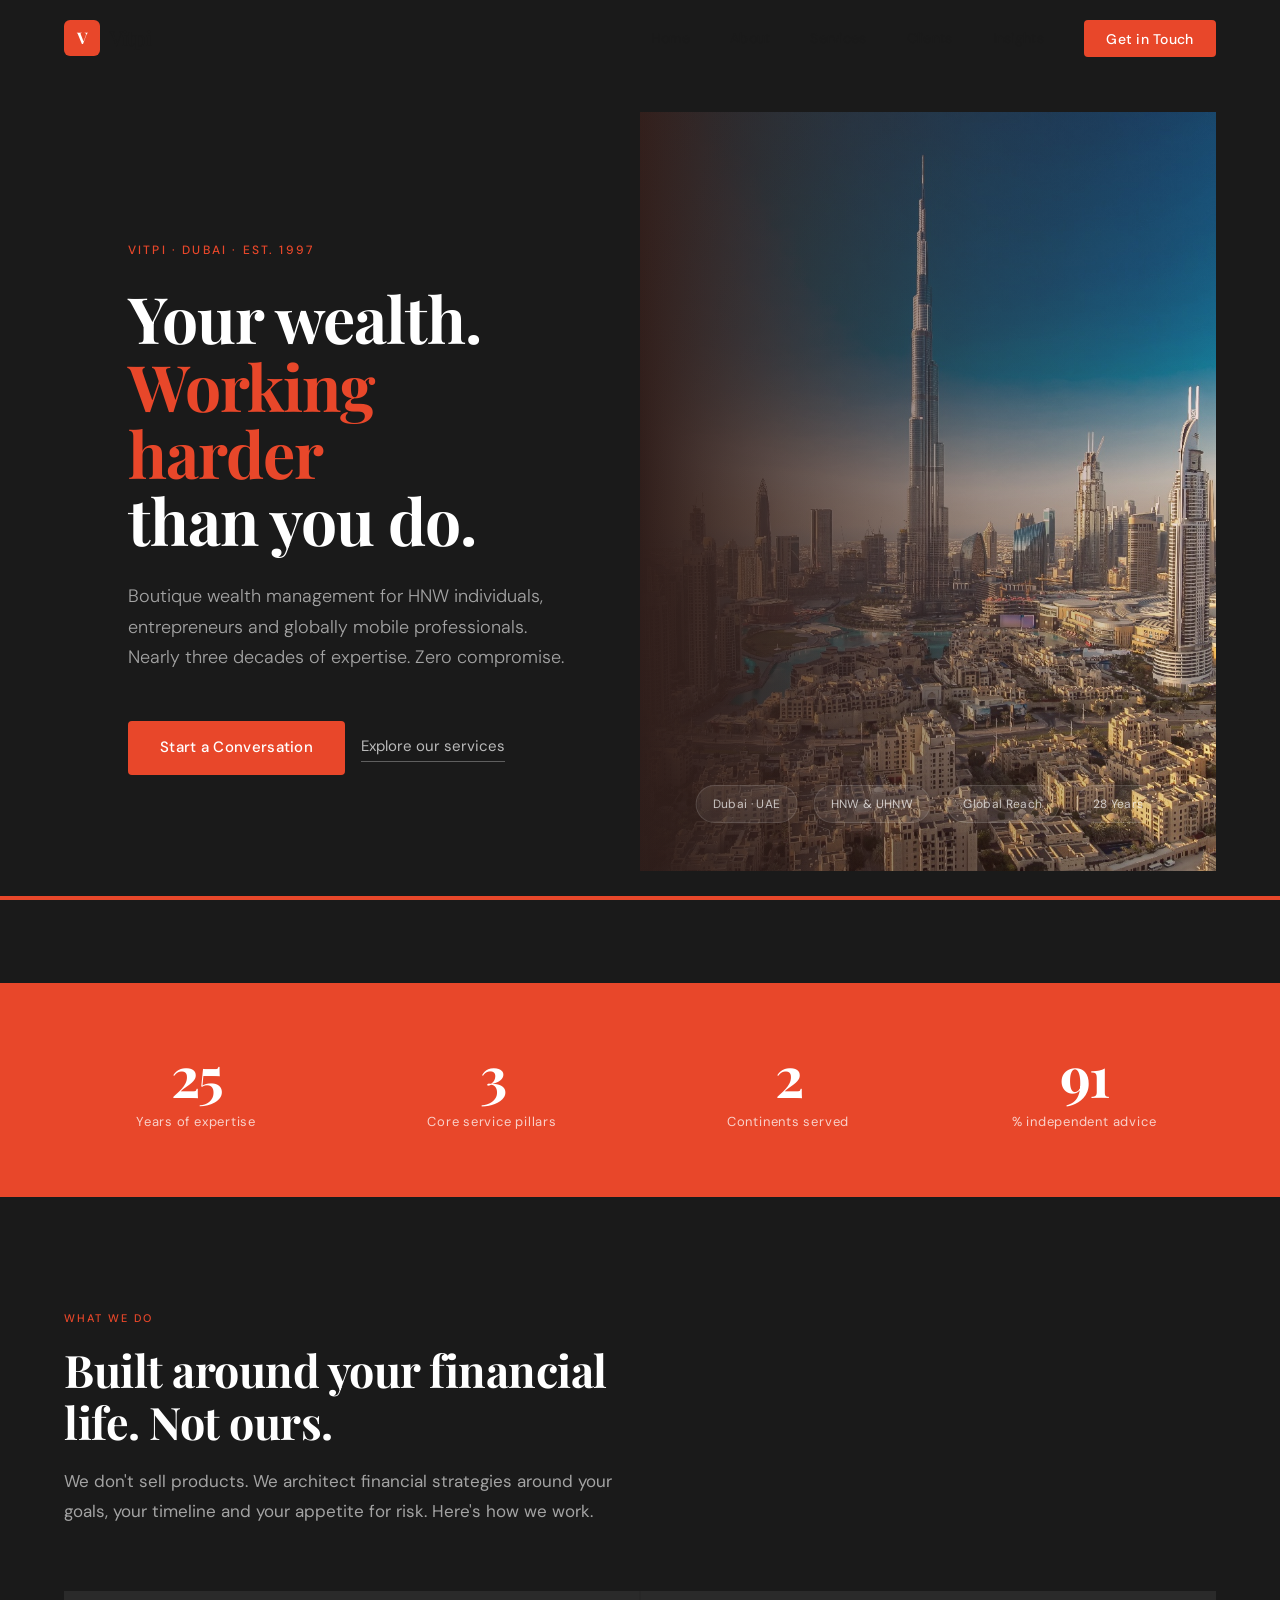
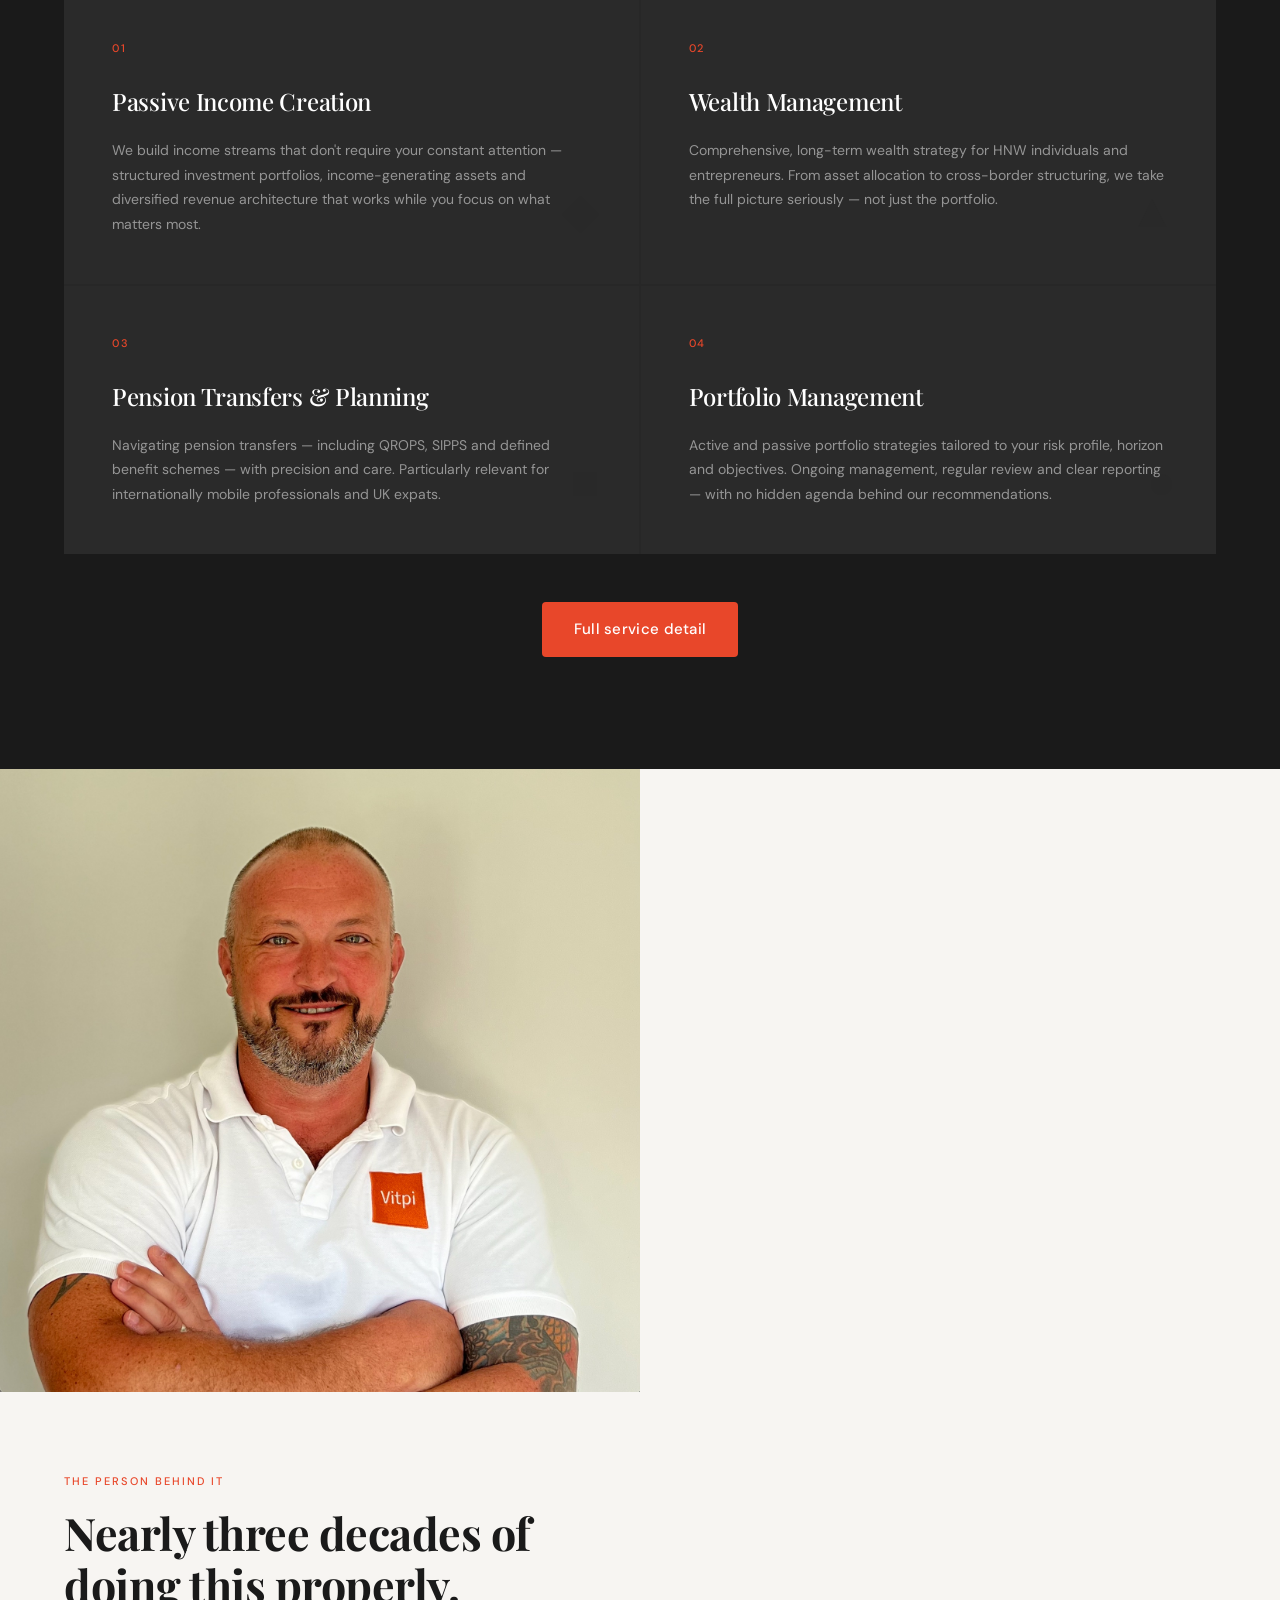
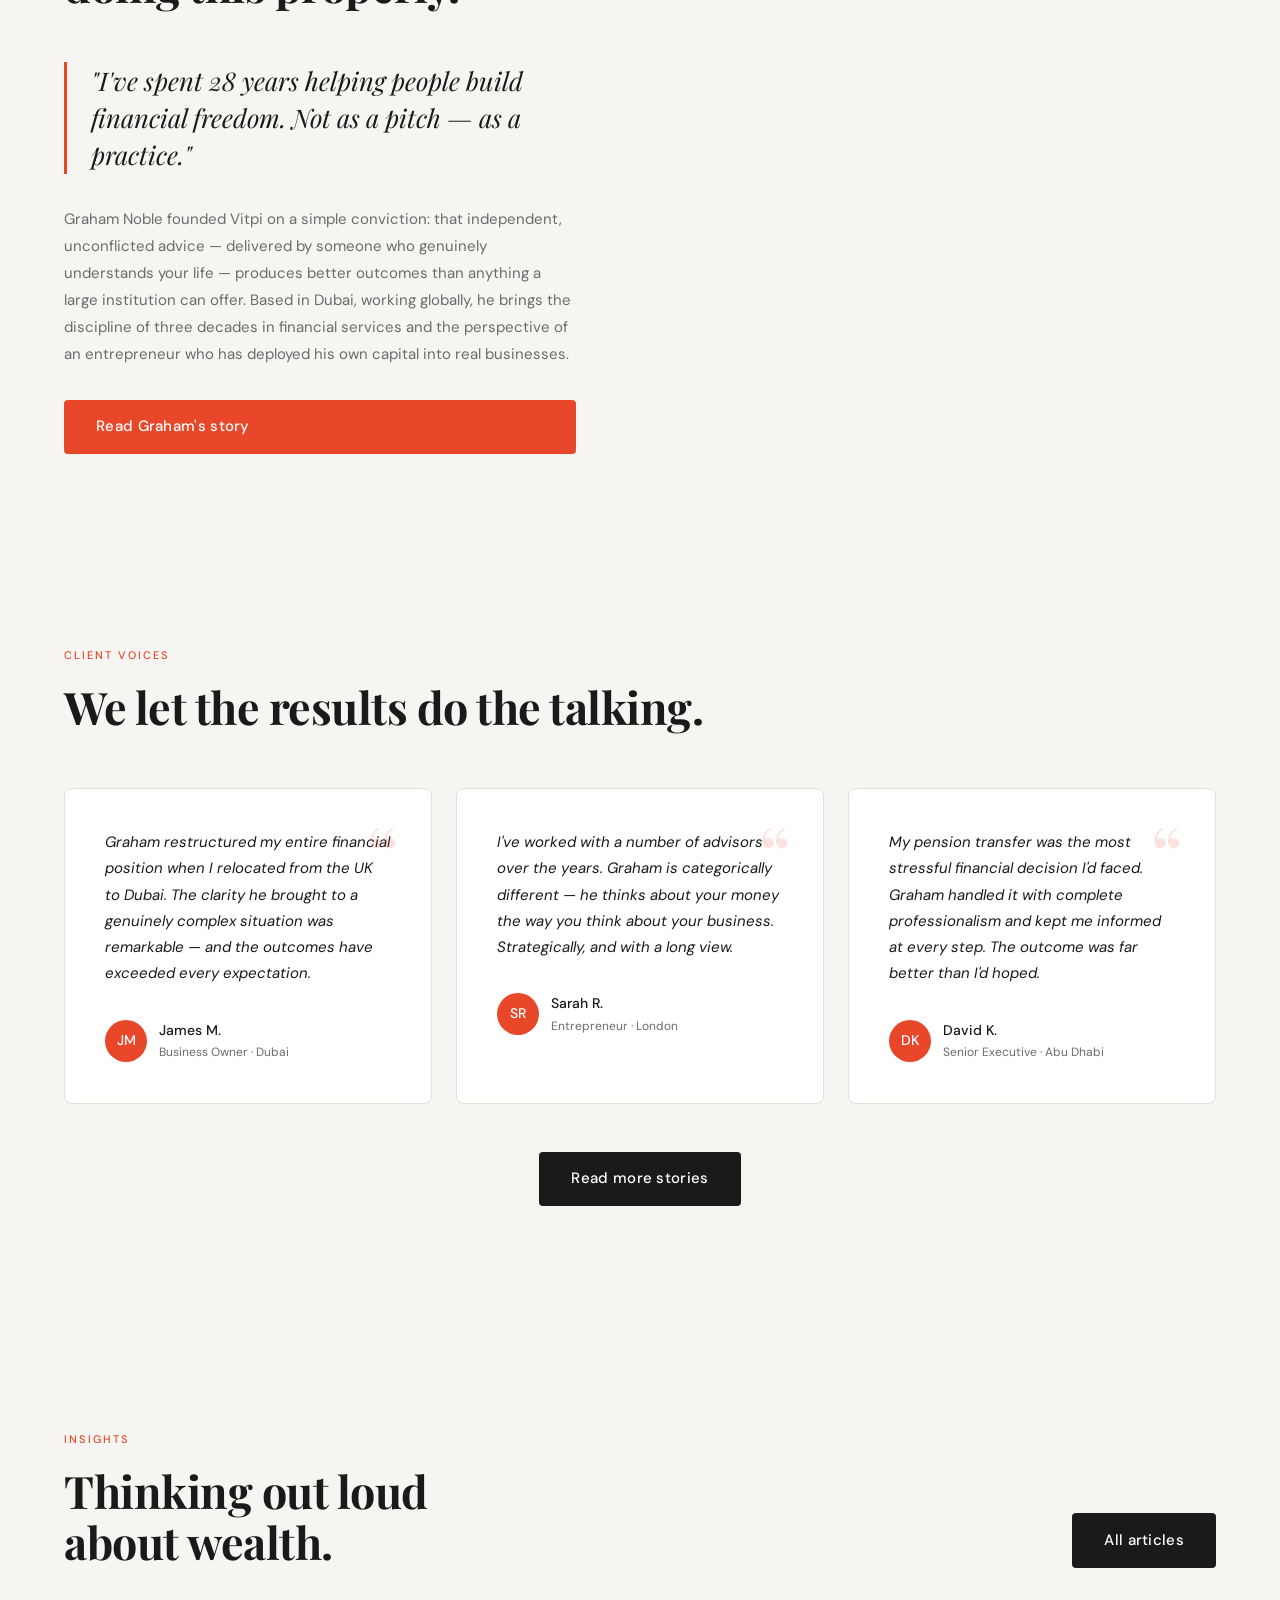
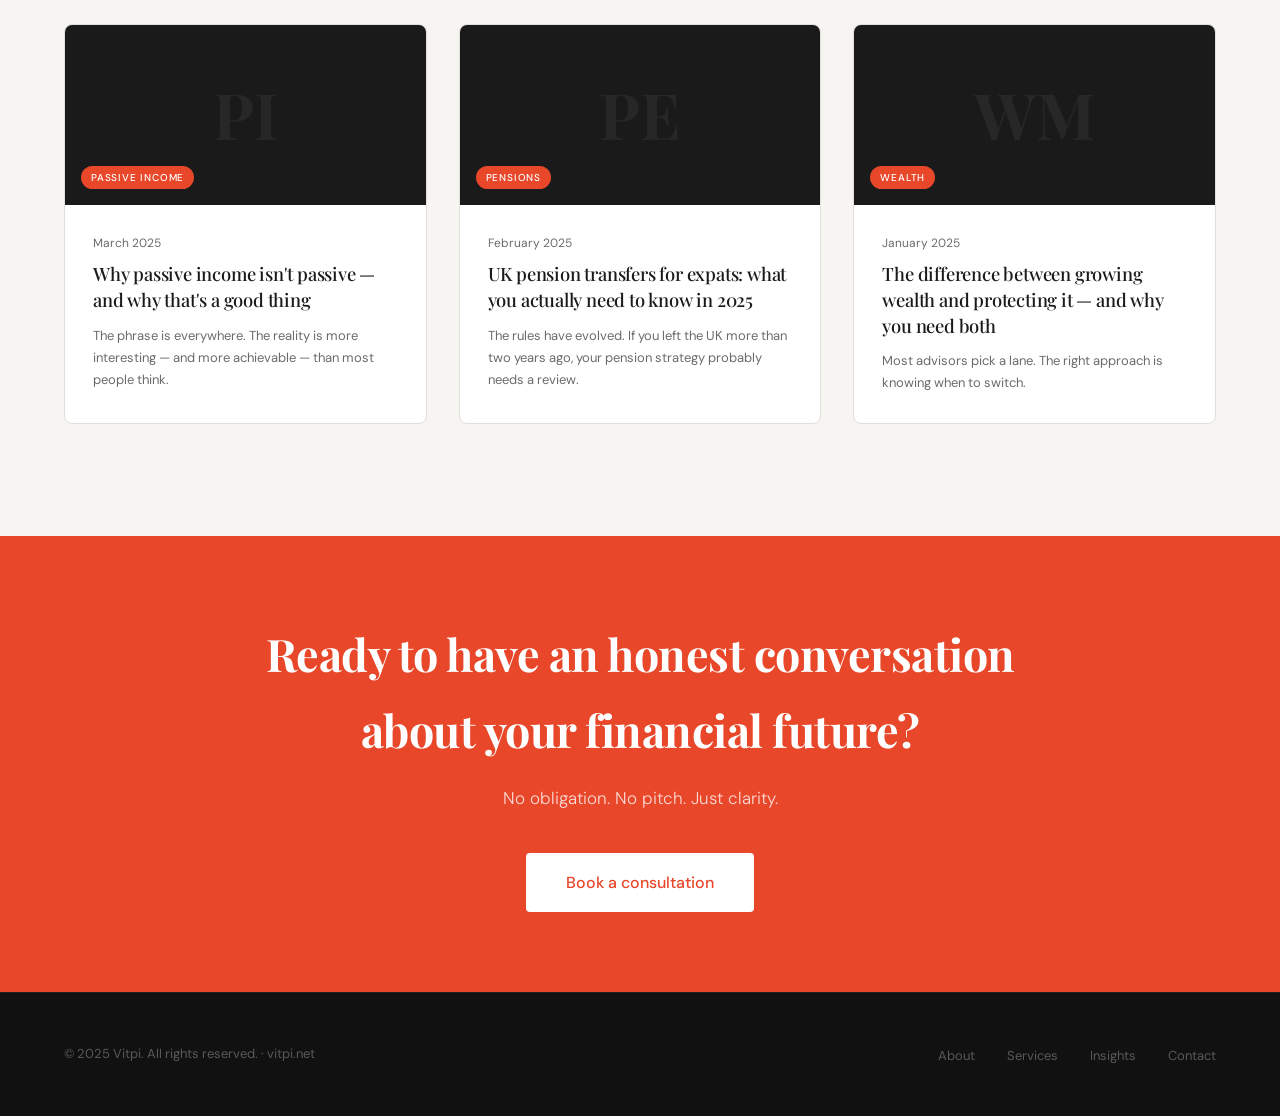
==== vitpi-10/index.html @ b75fd029 "Add files via upload" ====
<!DOCTYPE html>
<html lang="en">
<head>
  <meta charset="UTF-8">
  <meta name="viewport" content="width=device-width, initial-scale=1.0">
  <title>Vitpi — Wealth Management & Passive Income Creation</title>
  <meta name="description" content="Vitpi is a boutique wealth management firm specialising in passive income creation, portfolio management and pension planning for HNW individuals and entrepreneurs. Based in Dubai, serving clients globally.">
  <meta name="keywords" content="wealth management Dubai, passive income, portfolio management, pension transfer, HNW financial advisor, expat wealth management">
  <link rel="stylesheet" href="css/style.css">
  <style>
    .fade-in { opacity: 0; transform: translateY(24px); transition: opacity 0.7s ease, transform 0.7s ease; }
    .fade-in.visible { opacity: 1; transform: none; }
  </style>
</head>
<body>

<!-- NAV -->
<nav>
  <a href="index.html" class="nav-logo">
    <div class="nav-logo-mark">V</div>
    <span class="nav-logo-text">Vitpi</span>
  </a>
  <ul class="nav-links">
    <li><a href="index.html">Home</a></li>
    <li><a href="pages/about.html">About</a></li>
    <li><a href="pages/services.html">Services</a></li>
    <li><a href="pages/testimonials.html">Clients</a></li>
    <li><a href="pages/blog.html">Insights</a></li>
    <li><a href="pages/contact.html" class="nav-cta">Get in Touch</a></li>
  </ul>
  <button class="nav-hamburger" aria-label="Menu">
    <span></span><span></span><span></span>
  </button>
</nav>

<!-- HERO -->
<section class="hero">
  <div class="hero-left">
    <p class="hero-eyebrow">Vitpi · Dubai · Est. 1997</p>
    <h1 class="hero-title">Your wealth.<br><em>Working harder</em><br>than you do.</h1>
    <p class="hero-sub">Boutique wealth management for HNW individuals, entrepreneurs and globally mobile professionals. Nearly three decades of expertise. Zero compromise.</p>
    <div class="hero-actions">
      <a href="pages/contact.html" class="btn-primary">Start a Conversation</a>
      <a href="pages/services.html" class="btn-ghost">Explore our services</a>
    </div>
  </div>
  <div class="hero-right" style="position:relative; overflow:hidden;">
    <img src="images/dubai.jpg" alt="Dubai" style="position:absolute; inset:0; width:100%; height:100%; object-fit:cover; object-position:center;">
    <div style="position:absolute; inset:0; background:linear-gradient(to right, #1A1A1A 0%, rgba(26,26,26,0.3) 60%, transparent 100%);"></div>
    <div class="hero-badges">
      <span class="hero-badge">Dubai · UAE</span>
      <span class="hero-badge">HNW &amp; UHNW</span>
      <span class="hero-badge">Global Reach</span>
      <span class="hero-badge">28 Years</span>
    </div>
  </div>
</section>

<!-- NUMBERS -->
<div class="numbers-strip">
  <div class="number-item">
    <div class="number-val" data-target="28">0</div>
    <div class="number-label">Years of expertise</div>
  </div>
  <div class="number-item">
    <div class="number-val" data-target="4">0</div>
    <div class="number-label">Core service pillars</div>
  </div>
  <div class="number-item">
    <div class="number-val" data-target="3">0</div>
    <div class="number-label">Continents served</div>
  </div>
  <div class="number-item">
    <div class="number-val" data-target="100">0</div>
    <div class="number-label">% independent advice</div>
  </div>
</div>

<!-- SERVICES OVERVIEW -->
<section class="services-section fade-in">
  <div style="max-width:560px; margin-bottom:0;">
    <p class="section-eyebrow">What we do</p>
    <h2 class="section-title light">Built around your financial life. Not ours.</h2>
    <p class="section-lead light">We don't sell products. We architect financial strategies around your goals, your timeline and your appetite for risk. Here's how we work.</p>
  </div>
  <div class="services-grid">
    <div class="service-card">
      <div class="service-num">01</div>
      <h3 class="service-title">Passive Income Creation</h3>
      <p class="service-desc">We build income streams that don't require your constant attention — structured investment portfolios, income-generating assets and diversified revenue architecture that works while you focus on what matters most.</p>
      <div class="service-icon">&#9670;</div>
    </div>
    <div class="service-card">
      <div class="service-num">02</div>
      <h3 class="service-title">Wealth Management</h3>
      <p class="service-desc">Comprehensive, long-term wealth strategy for HNW individuals and entrepreneurs. From asset allocation to cross-border structuring, we take the full picture seriously — not just the portfolio.</p>
      <div class="service-icon">&#9650;</div>
    </div>
    <div class="service-card">
      <div class="service-num">03</div>
      <h3 class="service-title">Pension Transfers & Planning</h3>
      <p class="service-desc">Navigating pension transfers — including QROPS, SIPPS and defined benefit schemes — with precision and care. Particularly relevant for internationally mobile professionals and UK expats.</p>
      <div class="service-icon">&#9632;</div>
    </div>
    <div class="service-card">
      <div class="service-num">04</div>
      <h3 class="service-title">Portfolio Management</h3>
      <p class="service-desc">Active and passive portfolio strategies tailored to your risk profile, horizon and objectives. Ongoing management, regular review and clear reporting — with no hidden agenda behind our recommendations.</p>
      <div class="service-icon">&#9679;</div>
    </div>
  </div>
  <div style="margin-top:3rem; text-align:center;">
    <a href="pages/services.html" class="btn-primary">Full service detail</a>
  </div>
</section>

<!-- ABOUT STRIP -->
<div class="about-strip fade-in">
  <div class="about-image-side" style="padding:0; overflow:hidden;">
    <img src="images/graham.png" alt="Graham Noble" style="width:100%; height:100%; object-fit:cover; object-position:center top; display:block;">
    
      <img src="images/graham.png" alt="Graham Noble" style="position:absolute; inset:0; width:100%; height:100%; object-fit:cover; object-position:center top; opacity:0.5;">
      
    </div>
    <div class="about-red-block"></div>
  </div>
  <div class="about-content-side">
    <p class="section-eyebrow">The person behind it</p>
    <h2 class="section-title">Nearly three decades of doing this properly.</h2>
    <blockquote class="about-quote">"I've spent 28 years helping people build financial freedom. Not as a pitch — as a practice."</blockquote>
    <p class="about-body">Graham Noble founded Vitpi on a simple conviction: that independent, unconflicted advice — delivered by someone who genuinely understands your life — produces better outcomes than anything a large institution can offer. Based in Dubai, working globally, he brings the discipline of three decades in financial services and the perspective of an entrepreneur who has deployed his own capital into real businesses.</p>
    <a href="pages/about.html" class="btn-primary">Read Graham's story</a>
  </div>
</div>

<!-- TESTIMONIALS PREVIEW -->
<section class="testimonials-section fade-in">
  <p class="section-eyebrow">Client voices</p>
  <h2 class="section-title">We let the results do the talking.</h2>
  <div class="testimonials-grid">
    <div class="testimonial-card">
      <p class="testimonial-text">Graham restructured my entire financial position when I relocated from the UK to Dubai. The clarity he brought to a genuinely complex situation was remarkable — and the outcomes have exceeded every expectation.</p>
      <div class="testimonial-author">
        <div class="testimonial-avatar">JM</div>
        <div>
          <div class="testimonial-name">James M.</div>
          <div class="testimonial-role">Business Owner · Dubai</div>
        </div>
      </div>
    </div>
    <div class="testimonial-card">
      <p class="testimonial-text">I've worked with a number of advisors over the years. Graham is categorically different — he thinks about your money the way you think about your business. Strategically, and with a long view.</p>
      <div class="testimonial-author">
        <div class="testimonial-avatar">SR</div>
        <div>
          <div class="testimonial-name">Sarah R.</div>
          <div class="testimonial-role">Entrepreneur · London</div>
        </div>
      </div>
    </div>
    <div class="testimonial-card">
      <p class="testimonial-text">My pension transfer was the most stressful financial decision I'd faced. Graham handled it with complete professionalism and kept me informed at every step. The outcome was far better than I'd hoped.</p>
      <div class="testimonial-author">
        <div class="testimonial-avatar">DK</div>
        <div>
          <div class="testimonial-name">David K.</div>
          <div class="testimonial-role">Senior Executive · Abu Dhabi</div>
        </div>
      </div>
    </div>
  </div>
  <div style="margin-top:3rem; text-align:center;">
    <a href="pages/testimonials.html" class="btn-primary" style="background:var(--dark); color:white;">Read more stories</a>
  </div>
</section>

<!-- BLOG PREVIEW -->
<section style="background:var(--warm-white); padding:7rem 4rem;" class="fade-in">
  <div style="display:flex; align-items:flex-end; justify-content:space-between; flex-wrap:wrap; gap:1rem; margin-bottom:3.5rem;">
    <div>
      <p class="section-eyebrow">Insights</p>
      <h2 class="section-title" style="margin-bottom:0;">Thinking out loud<br>about wealth.</h2>
    </div>
    <a href="pages/blog.html" class="btn-primary" style="background:var(--dark); white-space:nowrap;">All articles</a>
  </div>
  <div class="blog-grid">
    <a href="pages/blog.html" class="blog-card">
      <div class="blog-card-thumb">
        <div class="blog-card-thumb-label">PI</div>
        <span class="blog-card-tag">Passive Income</span>
      </div>
      <div class="blog-card-body">
        <div class="blog-card-date">March 2025</div>
        <h3 class="blog-card-title">Why passive income isn't passive — and why that's a good thing</h3>
        <p class="blog-card-excerpt">The phrase is everywhere. The reality is more interesting — and more achievable — than most people think.</p>
      </div>
    </a>
    <a href="pages/blog.html" class="blog-card">
      <div class="blog-card-thumb">
        <div class="blog-card-thumb-label">PE</div>
        <span class="blog-card-tag">Pensions</span>
      </div>
      <div class="blog-card-body">
        <div class="blog-card-date">February 2025</div>
        <h3 class="blog-card-title">UK pension transfers for expats: what you actually need to know in 2025</h3>
        <p class="blog-card-excerpt">The rules have evolved. If you left the UK more than two years ago, your pension strategy probably needs a review.</p>
      </div>
    </a>
    <a href="pages/blog.html" class="blog-card">
      <div class="blog-card-thumb">
        <div class="blog-card-thumb-label">WM</div>
        <span class="blog-card-tag">Wealth</span>
      </div>
      <div class="blog-card-body">
        <div class="blog-card-date">January 2025</div>
        <h3 class="blog-card-title">The difference between growing wealth and protecting it — and why you need both</h3>
        <p class="blog-card-excerpt">Most advisors pick a lane. The right approach is knowing when to switch.</p>
      </div>
    </a>
  </div>
</section>

<!-- CTA STRIP -->
<section style="background:var(--vitpi-red); padding:5rem 4rem; text-align:center;" class="fade-in">
  <h2 style="font-family:'Playfair Display',serif; font-size:clamp(2rem,3.5vw,3rem); color:white; font-weight:700; margin-bottom:1rem; letter-spacing:-0.5px;">Ready to have an honest conversation<br>about your financial future?</h2>
  <p style="color:rgba(255,255,255,0.8); font-size:17px; margin-bottom:2.5rem; font-weight:300;">No obligation. No pitch. Just clarity.</p>
  <a href="pages/contact.html" style="background:white; color:var(--vitpi-red); padding:1rem 2.5rem; border-radius:4px; text-decoration:none; font-weight:500; font-size:16px; display:inline-block; transition:transform 0.2s;" onmouseover="this.style.transform='translateY(-2px)'" onmouseout="this.style.transform=''">Book a consultation</a>
</section>

<!-- FOOTER -->
<footer>
  <div class="footer-copy">&copy; 2025 Vitpi. All rights reserved. · vitpi.net</div>
  <ul class="footer-links">
    <li><a href="pages/about.html">About</a></li>
    <li><a href="pages/services.html">Services</a></li>
    <li><a href="pages/blog.html">Insights</a></li>
    <li><a href="pages/contact.html">Contact</a></li>
  </ul>
</footer>

<script src="js/main.js"></script>
</body>
</html>
---- vitpi-10/css/style.css ----
@import url('https://fonts.googleapis.com/css2?family=Playfair+Display:wght@400;500;700&family=DM+Sans:wght@300;400;500&display=swap');

:root {
  --vitpi-red: #E8472A;
  --vitpi-red-dark: #C93A1F;
  --dark: #1A1A1A;
  --dark-2: #2A2A2A;
  --warm-white: #F7F5F2;
  --mid: #6B6B6B;
  --light-border: #E2DED8;
}

*, *::before, *::after { box-sizing: border-box; margin: 0; padding: 0; }

html { scroll-behavior: smooth; }

body {
  font-family: 'DM Sans', sans-serif;
  background: var(--warm-white);
  color: var(--dark);
  font-size: 16px;
  line-height: 1.7;
  overflow-x: hidden;
}

/* ── NAV ── */
nav {
  position: fixed;
  top: 0; left: 0; right: 0;
  z-index: 100;
  padding: 1.25rem 4rem;
  display: flex;
  align-items: center;
  justify-content: space-between;
  transition: background 0.3s, box-shadow 0.3s;
}

nav.scrolled {
  background: rgba(247, 245, 242, 0.97);
  box-shadow: 0 1px 0 var(--light-border);
}

.nav-logo {
  display: flex;
  align-items: center;
  gap: 10px;
  text-decoration: none;
}

.nav-logo-mark {
  width: 36px;
  height: 36px;
  background: var(--vitpi-red);
  border-radius: 6px;
  display: flex;
  align-items: center;
  justify-content: center;
  color: white;
  font-family: 'Playfair Display', serif;
  font-size: 16px;
  font-weight: 700;
  letter-spacing: -0.5px;
}

.nav-logo-text {
  font-family: 'Playfair Display', serif;
  font-size: 20px;
  font-weight: 500;
  color: var(--dark);
  letter-spacing: -0.3px;
}

.nav-links {
  display: flex;
  align-items: center;
  gap: 2.5rem;
  list-style: none;
}

.nav-links a {
  text-decoration: none;
  color: var(--dark);
  font-size: 14px;
  font-weight: 400;
  letter-spacing: 0.02em;
  transition: color 0.2s;
}

.nav-links a:hover { color: var(--vitpi-red); }

.nav-cta {
  background: var(--vitpi-red);
  color: white !important;
  padding: 0.6rem 1.4rem;
  border-radius: 4px;
  font-weight: 500 !important;
  transition: background 0.2s !important;
}

.nav-cta:hover { background: var(--vitpi-red-dark) !important; color: white !important; }

.nav-hamburger {
  display: none;
  flex-direction: column;
  gap: 5px;
  cursor: pointer;
  background: none;
  border: none;
  padding: 4px;
}

.nav-hamburger span {
  display: block;
  width: 24px;
  height: 2px;
  background: var(--dark);
  transition: all 0.3s;
}

/* ── HERO ── */
.hero {
  min-height: 100vh;
  background: var(--dark);
  display: grid;
  grid-template-columns: 1fr 1fr;
  position: relative;
  overflow: hidden;
}

.hero-left {
  display: flex;
  flex-direction: column;
  justify-content: center;
  padding: 8rem 4rem 6rem;
  position: relative;
  z-index: 2;
}

.hero-eyebrow {
  font-size: 12px;
  letter-spacing: 0.18em;
  text-transform: uppercase;
  color: var(--vitpi-red);
  font-weight: 500;
  margin-bottom: 1.5rem;
}

.hero-title {
  font-family: 'Playfair Display', serif;
  font-size: clamp(3rem, 5vw, 5rem);
  line-height: 1.05;
  color: white;
  font-weight: 700;
  margin-bottom: 1.75rem;
  letter-spacing: -1px;
}

.hero-title em {
  color: var(--vitpi-red);
  font-style: normal;
}

.hero-sub {
  font-size: 18px;
  color: rgba(255,255,255,0.6);
  max-width: 440px;
  margin-bottom: 3rem;
  line-height: 1.7;
  font-weight: 300;
}

.hero-actions {
  display: flex;
  gap: 1rem;
  align-items: center;
  flex-wrap: wrap;
}

.btn-primary {
  background: var(--vitpi-red);
  color: white;
  padding: 0.9rem 2rem;
  border-radius: 4px;
  text-decoration: none;
  font-weight: 500;
  font-size: 15px;
  letter-spacing: 0.02em;
  transition: background 0.2s, transform 0.2s;
  display: inline-block;
}

.btn-primary:hover {
  background: var(--vitpi-red-dark);
  transform: translateY(-1px);
}

.btn-ghost {
  color: rgba(255,255,255,0.7);
  text-decoration: none;
  font-size: 15px;
  font-weight: 400;
  border-bottom: 1px solid rgba(255,255,255,0.3);
  padding-bottom: 2px;
  transition: color 0.2s, border-color 0.2s;
}

.btn-ghost:hover {
  color: white;
  border-color: white;
}

.hero-right {
  position: relative;
  overflow: hidden;
}

.hero-right::before {
  content: '';
  position: absolute;
  inset: 0;
  background: linear-gradient(135deg, var(--vitpi-red) 0%, #C93A1F 50%, #8B2510 100%);
  opacity: 0.12;
  z-index: 1;
}

.hero-grid-pattern {
  position: absolute;
  inset: 0;
  background-image:
    linear-gradient(rgba(232,71,42,0.08) 1px, transparent 1px),
    linear-gradient(90deg, rgba(232,71,42,0.08) 1px, transparent 1px);
  background-size: 60px 60px;
  z-index: 0;
}

.hero-stat-block {
  position: absolute;
  z-index: 2;
  top: 50%;
  left: 50%;
  transform: translate(-50%, -50%);
  text-align: center;
}

.hero-stat-num {
  font-family: 'Playfair Display', serif;
  font-size: 7rem;
  font-weight: 700;
  color: white;
  opacity: 0.06;
  line-height: 1;
  letter-spacing: -4px;
}

.hero-badges {
  position: absolute;
  bottom: 3rem;
  left: 50%;
  transform: translateX(-50%);
  display: flex;
  gap: 1rem;
  z-index: 3;
  white-space: nowrap;
}

.hero-badge {
  background: rgba(255,255,255,0.07);
  border: 1px solid rgba(255,255,255,0.12);
  color: rgba(255,255,255,0.7);
  font-size: 12px;
  padding: 0.5rem 1rem;
  border-radius: 100px;
  font-weight: 400;
  letter-spacing: 0.03em;
}

/* ── SECTION BASICS ── */
section { padding: 7rem 4rem; }

.section-eyebrow {
  font-size: 11px;
  letter-spacing: 0.18em;
  text-transform: uppercase;
  color: var(--vitpi-red);
  font-weight: 500;
  margin-bottom: 1rem;
}

.section-title {
  font-family: 'Playfair Display', serif;
  font-size: clamp(2rem, 3.5vw, 3rem);
  font-weight: 700;
  line-height: 1.15;
  letter-spacing: -0.5px;
  color: var(--dark);
  margin-bottom: 1.25rem;
}

.section-title.light { color: white; }

.section-lead {
  font-size: 17px;
  color: var(--mid);
  max-width: 560px;
  line-height: 1.75;
}

.section-lead.light { color: rgba(255,255,255,0.6); }

/* ── NUMBERS STRIP ── */
.numbers-strip {
  background: var(--vitpi-red);
  padding: 4rem;
  display: grid;
  grid-template-columns: repeat(4, 1fr);
  gap: 2rem;
  text-align: center;
}

.number-item {}

.number-val {
  font-family: 'Playfair Display', serif;
  font-size: 3.5rem;
  font-weight: 700;
  color: white;
  line-height: 1;
  letter-spacing: -2px;
  margin-bottom: 0.5rem;
}

.number-label {
  font-size: 13px;
  color: rgba(255,255,255,0.75);
  letter-spacing: 0.06em;
  font-weight: 400;
}

/* ── SERVICES ── */
.services-section {
  background: var(--dark);
}

.services-grid {
  display: grid;
  grid-template-columns: repeat(2, 1fr);
  gap: 1.5px;
  margin-top: 4rem;
  background: rgba(255,255,255,0.06);
}

.service-card {
  background: var(--dark-2);
  padding: 3rem;
  position: relative;
  overflow: hidden;
  transition: background 0.3s;
}

.service-card:hover { background: #323232; }

.service-card::before {
  content: '';
  position: absolute;
  top: 0; left: 0;
  width: 3px;
  height: 0;
  background: var(--vitpi-red);
  transition: height 0.4s ease;
}

.service-card:hover::before { height: 100%; }

.service-num {
  font-size: 11px;
  letter-spacing: 0.15em;
  color: var(--vitpi-red);
  font-weight: 500;
  margin-bottom: 1.5rem;
}

.service-title {
  font-family: 'Playfair Display', serif;
  font-size: 1.5rem;
  font-weight: 500;
  color: white;
  margin-bottom: 1rem;
  letter-spacing: -0.3px;
}

.service-desc {
  font-size: 14px;
  color: rgba(255,255,255,0.5);
  line-height: 1.75;
}

.service-icon {
  position: absolute;
  bottom: 2rem;
  right: 2.5rem;
  font-size: 3rem;
  opacity: 0.06;
}

/* ── ABOUT STRIP ── */
.about-strip {
  background: var(--warm-white);
  display: grid;
  grid-template-columns: 1fr 1fr;
  gap: 0;
  padding: 0;
}

.about-image-side {
  background: var(--dark);
  min-height: 600px;
  position: relative;
  overflow: hidden;
  display: flex;
  align-items: center;
  justify-content: center;
}

.about-image-placeholder {
  text-align: center;
  color: rgba(255,255,255,0.15);
}

.about-image-placeholder p {
  font-size: 13px;
  letter-spacing: 0.1em;
  text-transform: uppercase;
  margin-top: 1rem;
}

.about-monogram {
  font-family: 'Playfair Display', serif;
  font-size: 8rem;
  font-weight: 700;
  color: rgba(255,255,255,0.05);
  line-height: 1;
}

.about-red-block {
  position: absolute;
  bottom: 0; left: 0;
  width: 100%;
  height: 4px;
  background: var(--vitpi-red);
}

.about-content-side {
  padding: 6rem 5rem;
  display: flex;
  flex-direction: column;
  justify-content: center;
}

.about-quote {
  font-family: 'Playfair Display', serif;
  font-size: 1.6rem;
  font-weight: 400;
  color: var(--dark);
  line-height: 1.45;
  border-left: 3px solid var(--vitpi-red);
  padding-left: 1.5rem;
  margin: 2rem 0;
  font-style: italic;
}

.about-body {
  font-size: 15px;
  color: var(--mid);
  line-height: 1.8;
  margin-bottom: 2rem;
}

/* ── TESTIMONIALS ── */
.testimonials-section {
  background: var(--warm-white);
}

.testimonials-grid {
  display: grid;
  grid-template-columns: repeat(3, 1fr);
  gap: 1.5rem;
  margin-top: 3.5rem;
}

.testimonial-card {
  background: white;
  border: 1px solid var(--light-border);
  border-radius: 8px;
  padding: 2.5rem;
  position: relative;
}

.testimonial-card::before {
  content: '\201C';
  position: absolute;
  top: 1.5rem;
  right: 2rem;
  font-family: 'Playfair Display', serif;
  font-size: 5rem;
  color: var(--vitpi-red);
  opacity: 0.15;
  line-height: 1;
}

.testimonial-text {
  font-size: 15px;
  color: var(--dark);
  line-height: 1.75;
  margin-bottom: 2rem;
  font-style: italic;
}

.testimonial-author {
  display: flex;
  align-items: center;
  gap: 12px;
}

.testimonial-avatar {
  width: 42px;
  height: 42px;
  border-radius: 50%;
  background: var(--vitpi-red);
  display: flex;
  align-items: center;
  justify-content: center;
  color: white;
  font-size: 14px;
  font-weight: 500;
  flex-shrink: 0;
}

.testimonial-name {
  font-size: 14px;
  font-weight: 500;
  color: var(--dark);
}

.testimonial-role {
  font-size: 12px;
  color: var(--mid);
}

/* ── CONTACT ── */
.contact-section {
  background: var(--dark);
  display: grid;
  grid-template-columns: 1fr 1fr;
  gap: 6rem;
  align-items: center;
}

.contact-form {
  display: flex;
  flex-direction: column;
  gap: 1rem;
}

.form-row { display: grid; grid-template-columns: 1fr 1fr; gap: 1rem; }

.form-group { display: flex; flex-direction: column; gap: 0.4rem; }

.form-group label {
  font-size: 12px;
  letter-spacing: 0.08em;
  text-transform: uppercase;
  color: rgba(255,255,255,0.4);
  font-weight: 500;
}

.form-group input,
.form-group select,
.form-group textarea {
  background: rgba(255,255,255,0.05);
  border: 1px solid rgba(255,255,255,0.1);
  border-radius: 4px;
  padding: 0.85rem 1rem;
  color: white;
  font-family: 'DM Sans', sans-serif;
  font-size: 15px;
  outline: none;
  transition: border-color 0.2s;
}

.form-group input:focus,
.form-group select:focus,
.form-group textarea:focus {
  border-color: var(--vitpi-red);
}

.form-group select option { background: var(--dark-2); }

.form-group textarea { resize: vertical; min-height: 120px; }

.form-submit {
  background: var(--vitpi-red);
  color: white;
  border: none;
  padding: 1rem 2rem;
  border-radius: 4px;
  font-family: 'DM Sans', sans-serif;
  font-size: 15px;
  font-weight: 500;
  cursor: pointer;
  transition: background 0.2s;
  align-self: flex-start;
  letter-spacing: 0.02em;
}

.form-submit:hover { background: var(--vitpi-red-dark); }

.contact-info { }

.contact-detail {
  display: flex;
  flex-direction: column;
  gap: 0.25rem;
  margin-bottom: 2rem;
  padding-bottom: 2rem;
  border-bottom: 1px solid rgba(255,255,255,0.08);
}

.contact-detail:last-child { border-bottom: none; }

.contact-detail-label {
  font-size: 11px;
  letter-spacing: 0.12em;
  text-transform: uppercase;
  color: var(--vitpi-red);
  font-weight: 500;
}

.contact-detail-value {
  font-size: 17px;
  color: white;
  font-weight: 300;
}

/* ── FOOTER ── */
footer {
  background: #111;
  padding: 3rem 4rem;
  display: flex;
  align-items: center;
  justify-content: space-between;
  border-top: 1px solid rgba(255,255,255,0.06);
}

.footer-copy {
  font-size: 13px;
  color: rgba(255,255,255,0.3);
}

.footer-links {
  display: flex;
  gap: 2rem;
  list-style: none;
}

.footer-links a {
  text-decoration: none;
  color: rgba(255,255,255,0.3);
  font-size: 13px;
  transition: color 0.2s;
}

.footer-links a:hover { color: rgba(255,255,255,0.7); }

/* ── PAGE HERO (inner pages) ── */
.page-hero {
  background: var(--dark);
  padding: 10rem 4rem 6rem;
  text-align: center;
  position: relative;
  overflow: hidden;
}

.page-hero::before {
  content: '';
  position: absolute;
  top: 0; left: 0; right: 0;
  height: 3px;
  background: var(--vitpi-red);
}

/* ── BLOG ── */
.blog-grid {
  display: grid;
  grid-template-columns: repeat(3, 1fr);
  gap: 2rem;
  margin-top: 3.5rem;
}

.blog-card {
  background: white;
  border: 1px solid var(--light-border);
  border-radius: 8px;
  overflow: hidden;
  transition: transform 0.2s, box-shadow 0.2s;
  text-decoration: none;
  color: inherit;
  display: block;
}

.blog-card:hover {
  transform: translateY(-4px);
  box-shadow: 0 12px 40px rgba(0,0,0,0.1);
}

.blog-card-thumb {
  height: 180px;
  background: var(--dark);
  position: relative;
  overflow: hidden;
  display: flex;
  align-items: center;
  justify-content: center;
}

.blog-card-thumb-label {
  font-family: 'Playfair Display', serif;
  font-size: 4rem;
  color: rgba(255,255,255,0.06);
  font-weight: 700;
}

.blog-card-tag {
  position: absolute;
  bottom: 1rem;
  left: 1rem;
  background: var(--vitpi-red);
  color: white;
  font-size: 10px;
  padding: 3px 10px;
  border-radius: 100px;
  letter-spacing: 0.08em;
  text-transform: uppercase;
  font-weight: 500;
}

.blog-card-body { padding: 1.75rem; }

.blog-card-date { font-size: 12px; color: var(--mid); margin-bottom: 0.5rem; }

.blog-card-title {
  font-family: 'Playfair Display', serif;
  font-size: 1.15rem;
  font-weight: 500;
  color: var(--dark);
  line-height: 1.4;
  margin-bottom: 0.75rem;
  letter-spacing: -0.2px;
}

.blog-card-excerpt {
  font-size: 13px;
  color: var(--mid);
  line-height: 1.7;
}

/* ── MOBILE ── */
@media (max-width: 900px) {
  nav { padding: 1.25rem 1.5rem; }
  .nav-links { display: none; }
  .nav-hamburger { display: flex; }

  .hero { grid-template-columns: 1fr; }
  .hero-right { display: none; }
  .hero-left { padding: 8rem 1.5rem 5rem; }

  section { padding: 5rem 1.5rem; }

  .numbers-strip { grid-template-columns: repeat(2, 1fr); padding: 3rem 1.5rem; }
  .services-grid { grid-template-columns: 1fr; }
  .about-strip { grid-template-columns: 1fr; }
  .about-image-side { min-height: 300px; }
  .about-content-side { padding: 3rem 1.5rem; }
  .testimonials-grid { grid-template-columns: 1fr; }
  .contact-section { grid-template-columns: 1fr; gap: 3rem; }
  .form-row { grid-template-columns: 1fr; }
  .blog-grid { grid-template-columns: 1fr; }
  footer { flex-direction: column; gap: 1.5rem; text-align: center; }
}

/* ── ABOUT STRIP OVERRIDE ── */
.about-strip {
  display: flex !important;
  flex-wrap: wrap !important;
  grid-template-columns: none !important;
  gap: 0 !important;
  padding: 0 !important;
}
.about-image-side {
  flex: 0 0 50% !important;
  max-width: 50% !important;
  min-height: 550px !important;
  padding: 0 !important;
  overflow: hidden !important;
}
.about-image-side img {
  width: 100% !important;
  height: 100% !important;
  object-fit: cover !important;
  object-position: center top !important;
  display: block !important;
  min-height: 550px !important;
}
.about-content-side {
  flex: 0 0 50% !important;
  max-width: 50% !important;
  padding: 5rem 4rem !important;
  box-sizing: border-box !important;
  display: flex !important;
  flex-direction: column !important;
  justify-content: center !important;
  background: #F7F5F2 !important;
}
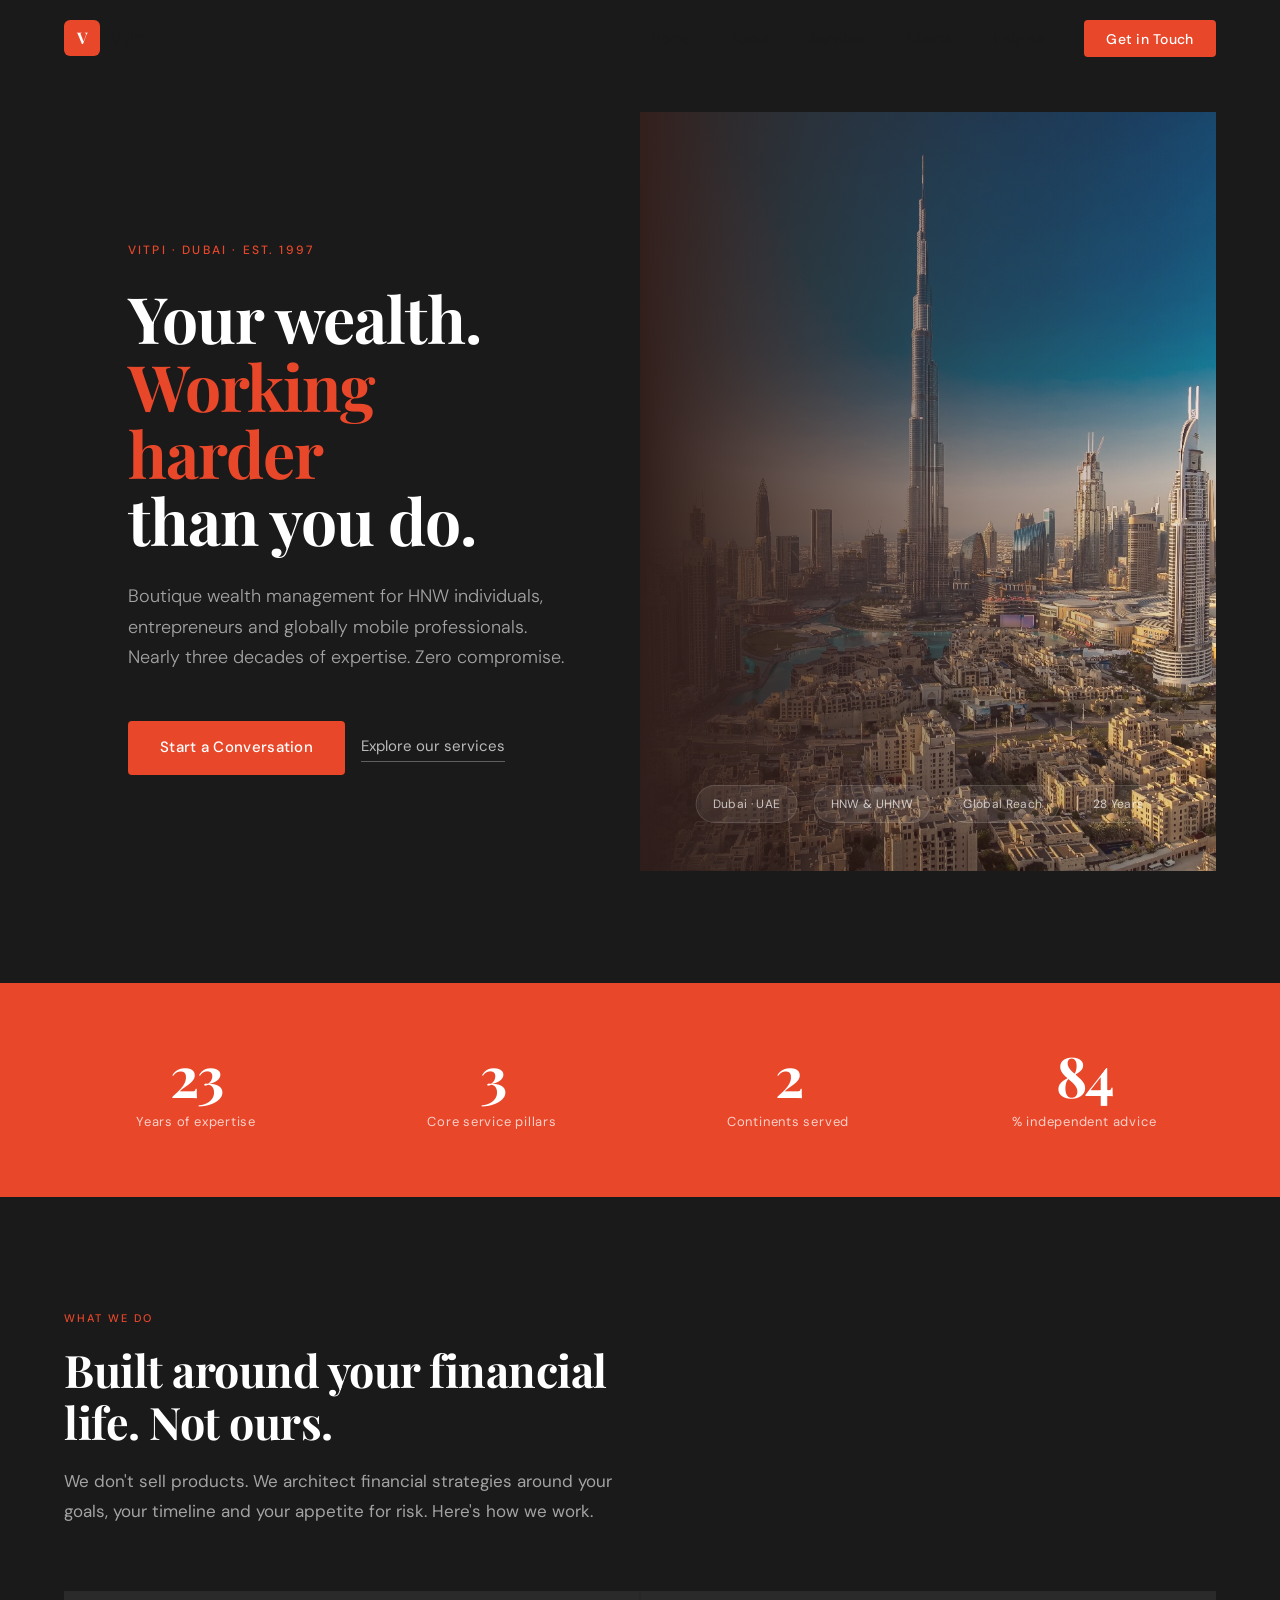
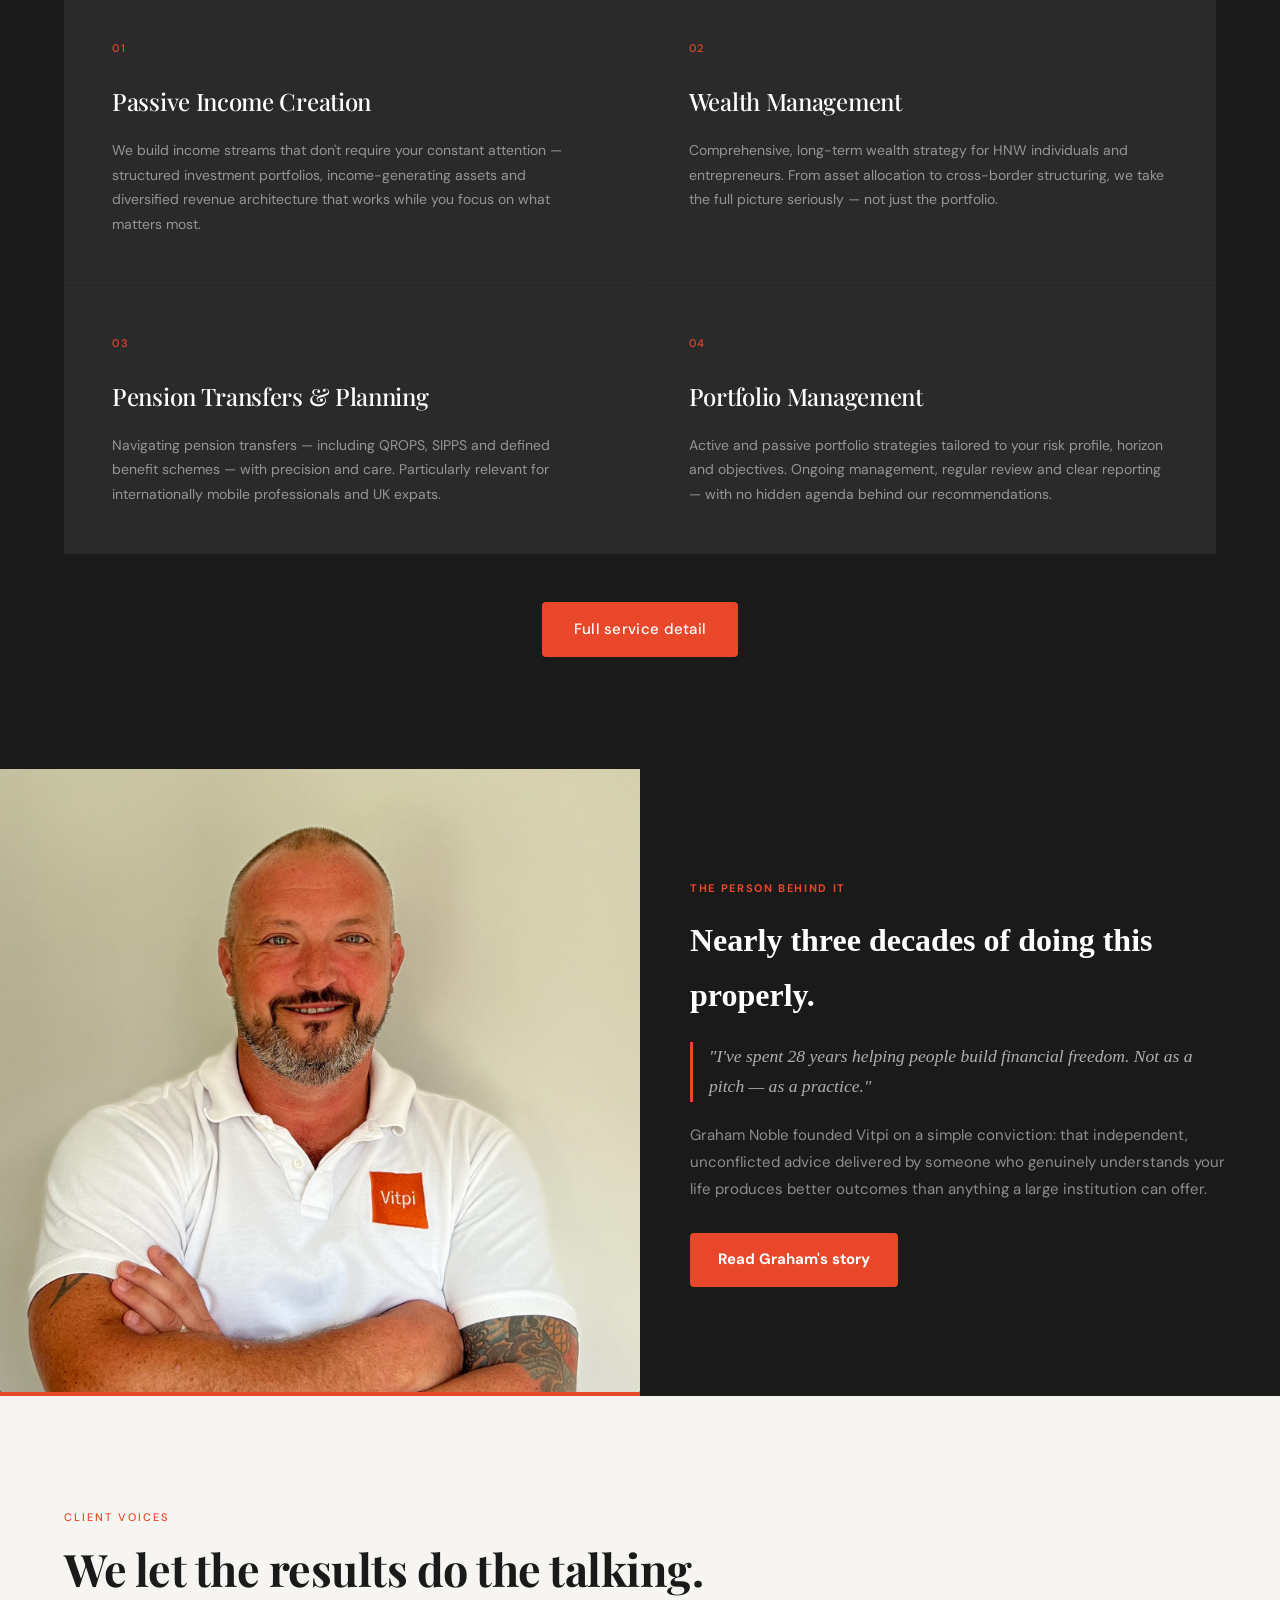
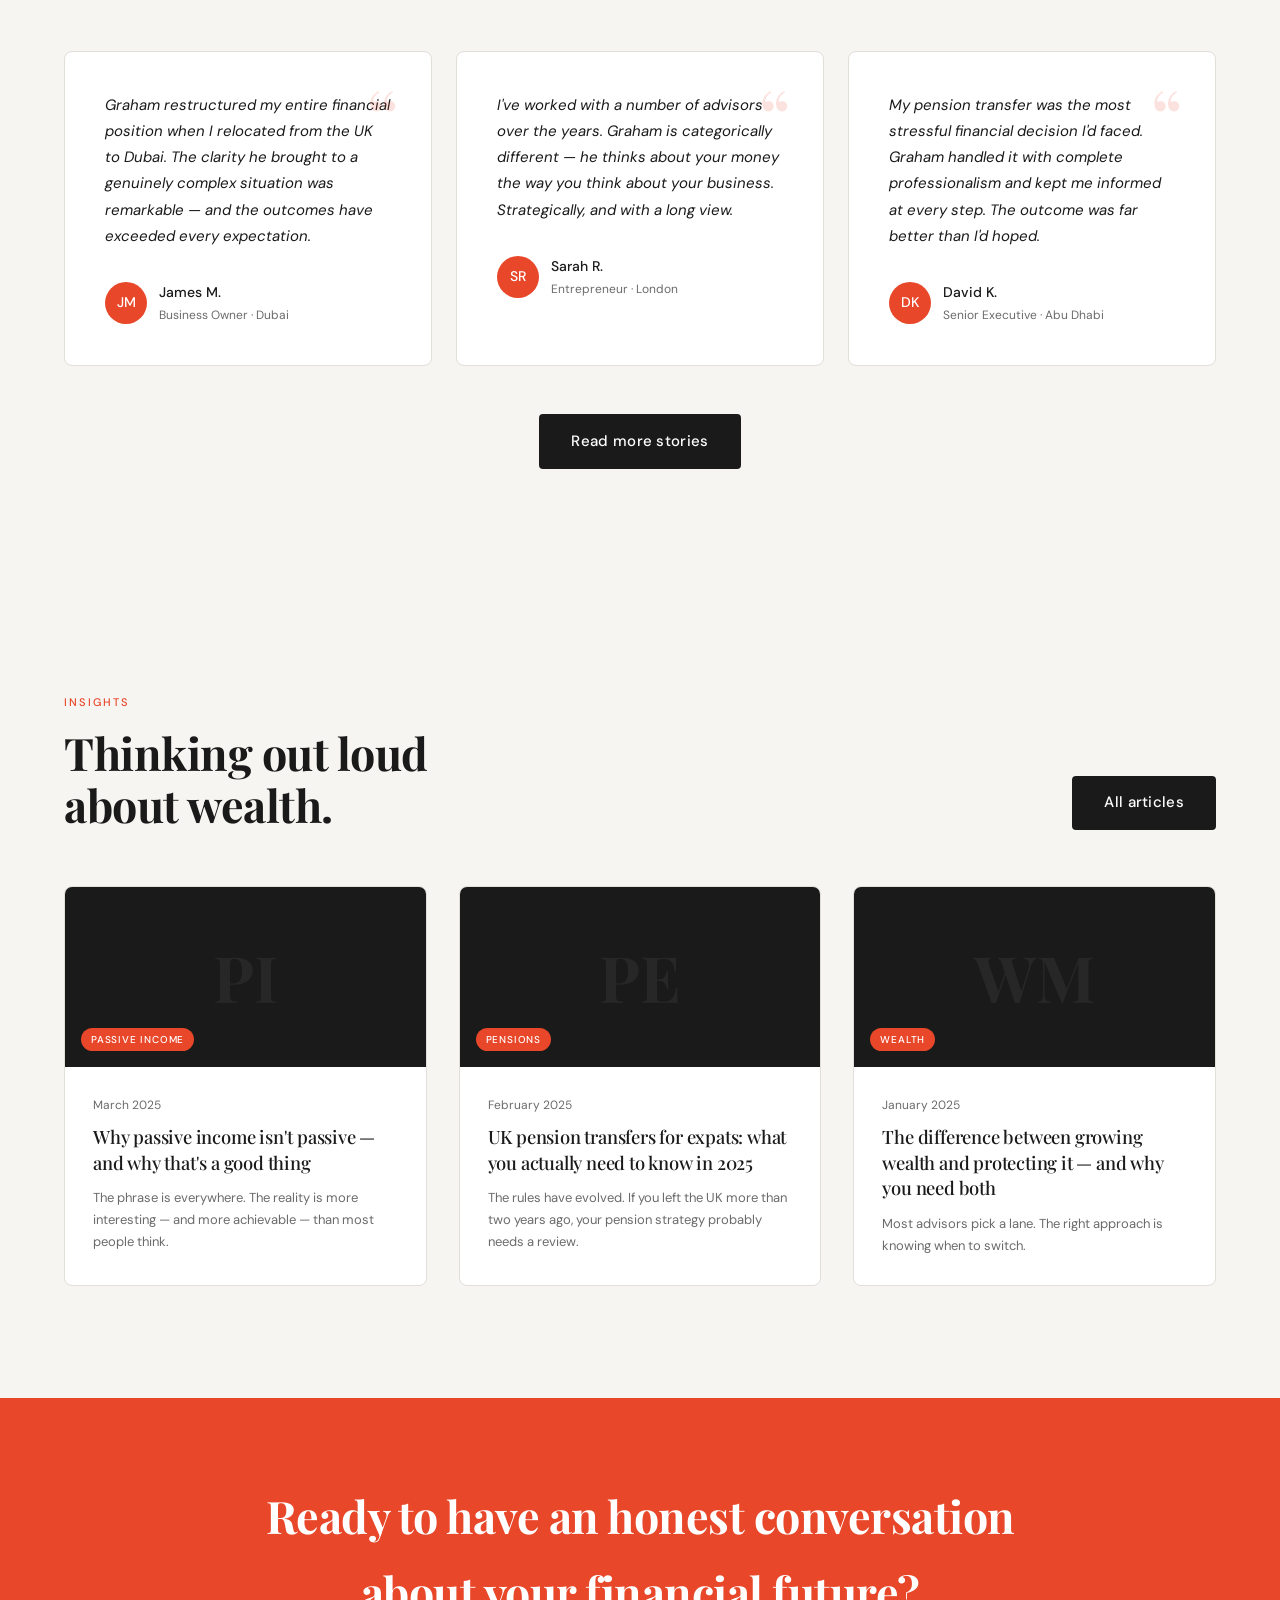
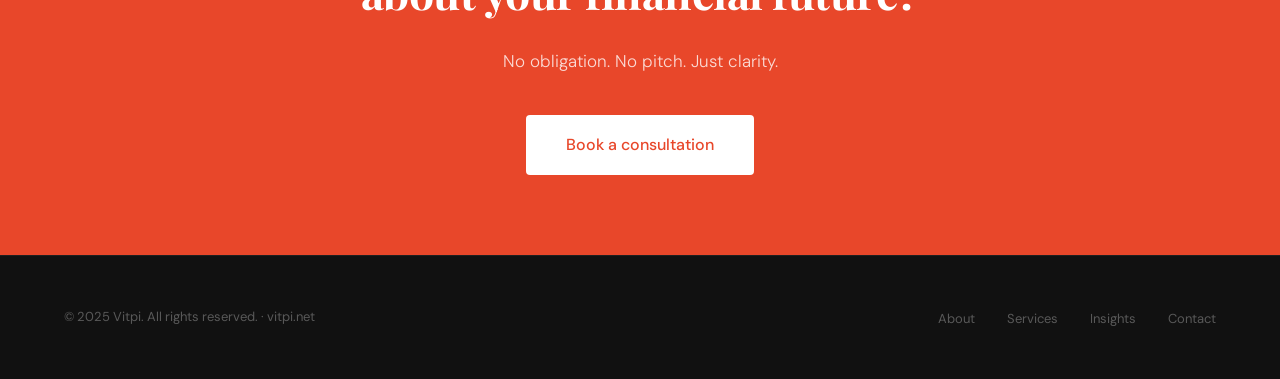
==== commit 5ccfc69f: "Update index.html" ====
--- a/vitpi-10/index.html
+++ b/vitpi-10/index.html
@@ -115,24 +115,21 @@
 </section>
 
 <!-- ABOUT STRIP -->
-<div class="about-strip fade-in">
-  <div class="about-image-side" style="padding:0; overflow:hidden;">
-    <img src="images/graham.png" alt="Graham Noble" style="width:100%; height:100%; object-fit:cover; object-position:center top; display:block;">
-    
-      <img src="images/graham.png" alt="Graham Noble" style="position:absolute; inset:0; width:100%; height:100%; object-fit:cover; object-position:center top; opacity:0.5;">
-      
-    </div>
-    <div class="about-red-block"></div>
-  </div>
-  <div class="about-content-side">
-    <p class="section-eyebrow">The person behind it</p>
-    <h2 class="section-title">Nearly three decades of doing this properly.</h2>
-    <blockquote class="about-quote">"I've spent 28 years helping people build financial freedom. Not as a pitch — as a practice."</blockquote>
-    <p class="about-body">Graham Noble founded Vitpi on a simple conviction: that independent, unconflicted advice — delivered by someone who genuinely understands your life — produces better outcomes than anything a large institution can offer. Based in Dubai, working globally, he brings the discipline of three decades in financial services and the perspective of an entrepreneur who has deployed his own capital into real businesses.</p>
-    <a href="pages/about.html" class="btn-primary">Read Graham's story</a>
-  </div>
-</div>
-
+<table width="100%" cellpadding="0" cellspacing="0" border="0" style="border-collapse:collapse;">
+  <tr>
+    <td width="50%" valign="top" style="padding:0; background:#1A1A1A;">
+      <img src="images/graham.png" alt="Graham Noble" width="100%" style="display:block;">
+      <div style="height:4px; background:#E8472A;"></div>
+    </td>
+    <td width="50%" valign="middle" style="padding:60px 50px; background:#1A1A1A;">
+      <p style="font-size:11px; letter-spacing:0.15em; text-transform:uppercase; color:#E8472A; font-weight:bold; margin:0 0 16px 0;">THE PERSON BEHIND IT</p>
+      <h2 style="font-family:Georgia,serif; font-size:2rem; color:white; margin:0 0 20px 0;">Nearly three decades of doing this properly.</h2>
+      <p style="font-family:Georgia,serif; font-size:1.1rem; color:rgba(255,255,255,0.65); font-style:italic; border-left:3px solid #E8472A; padding-left:16px; margin:0 0 20px 0;">"I've spent 28 years helping people build financial freedom. Not as a pitch — as a practice."</p>
+      <p style="font-size:15px; color:rgba(255,255,255,0.5); line-height:1.8; margin:0 0 30px 0;">Graham Noble founded Vitpi on a simple conviction: that independent, unconflicted advice delivered by someone who genuinely understands your life produces better outcomes than anything a large institution can offer.</p>
+      <a href="pages/about.html" style="display:inline-block; background:#E8472A; color:white; padding:14px 28px; border-radius:4px; text-decoration:none; font-weight:bold; font-size:15px;">Read Graham's story</a>
+    </td>
+  </tr>
+</table>
 <!-- TESTIMONIALS PREVIEW -->
 <section class="testimonials-section fade-in">
   <p class="section-eyebrow">Client voices</p>
--- a/vitpi-10/css/style.css
+++ b/vitpi-10/css/style.css
@@ -786,37 +786,3 @@
   .blog-grid { grid-template-columns: 1fr; }
   footer { flex-direction: column; gap: 1.5rem; text-align: center; }
 }
-
-/* ── ABOUT STRIP OVERRIDE ── */
-.about-strip {
-  display: flex !important;
-  flex-wrap: wrap !important;
-  grid-template-columns: none !important;
-  gap: 0 !important;
-  padding: 0 !important;
-}
-.about-image-side {
-  flex: 0 0 50% !important;
-  max-width: 50% !important;
-  min-height: 550px !important;
-  padding: 0 !important;
-  overflow: hidden !important;
-}
-.about-image-side img {
-  width: 100% !important;
-  height: 100% !important;
-  object-fit: cover !important;
-  object-position: center top !important;
-  display: block !important;
-  min-height: 550px !important;
-}
-.about-content-side {
-  flex: 0 0 50% !important;
-  max-width: 50% !important;
-  padding: 5rem 4rem !important;
-  box-sizing: border-box !important;
-  display: flex !important;
-  flex-direction: column !important;
-  justify-content: center !important;
-  background: #F7F5F2 !important;
-}
